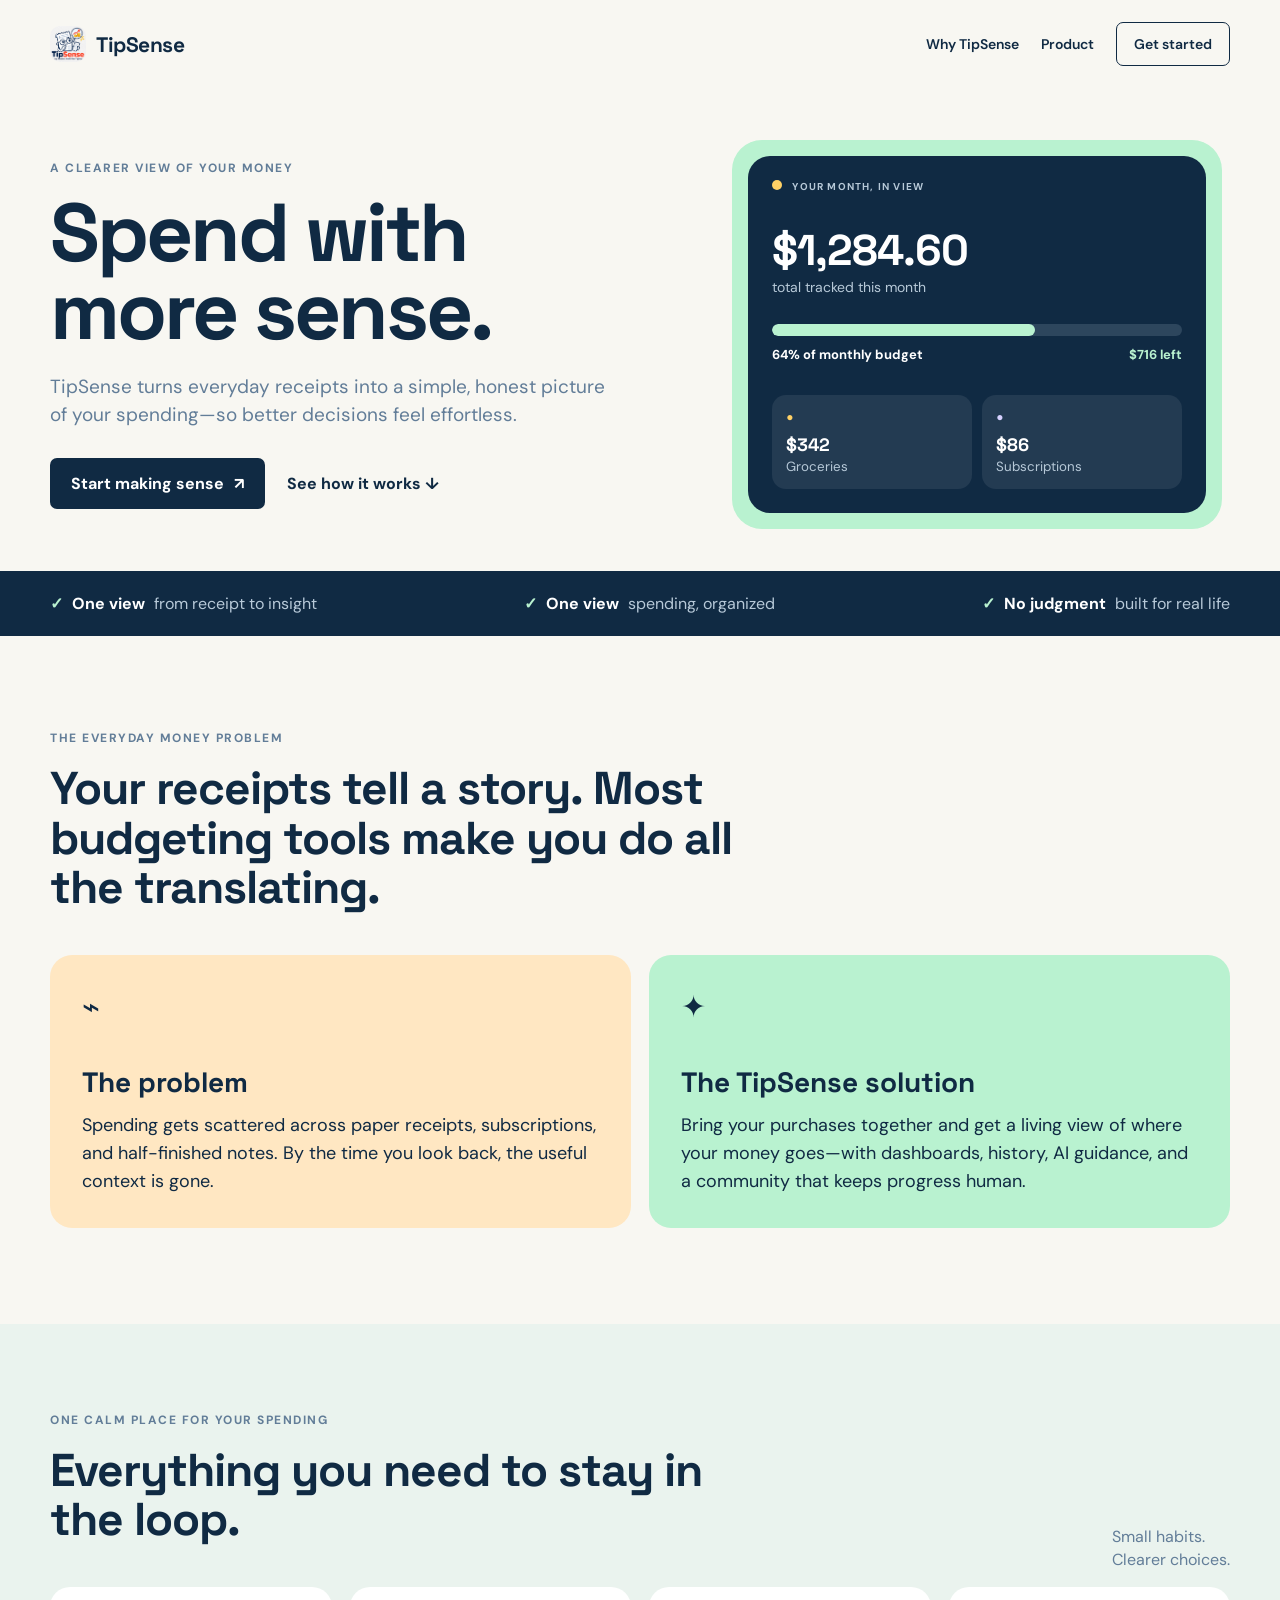
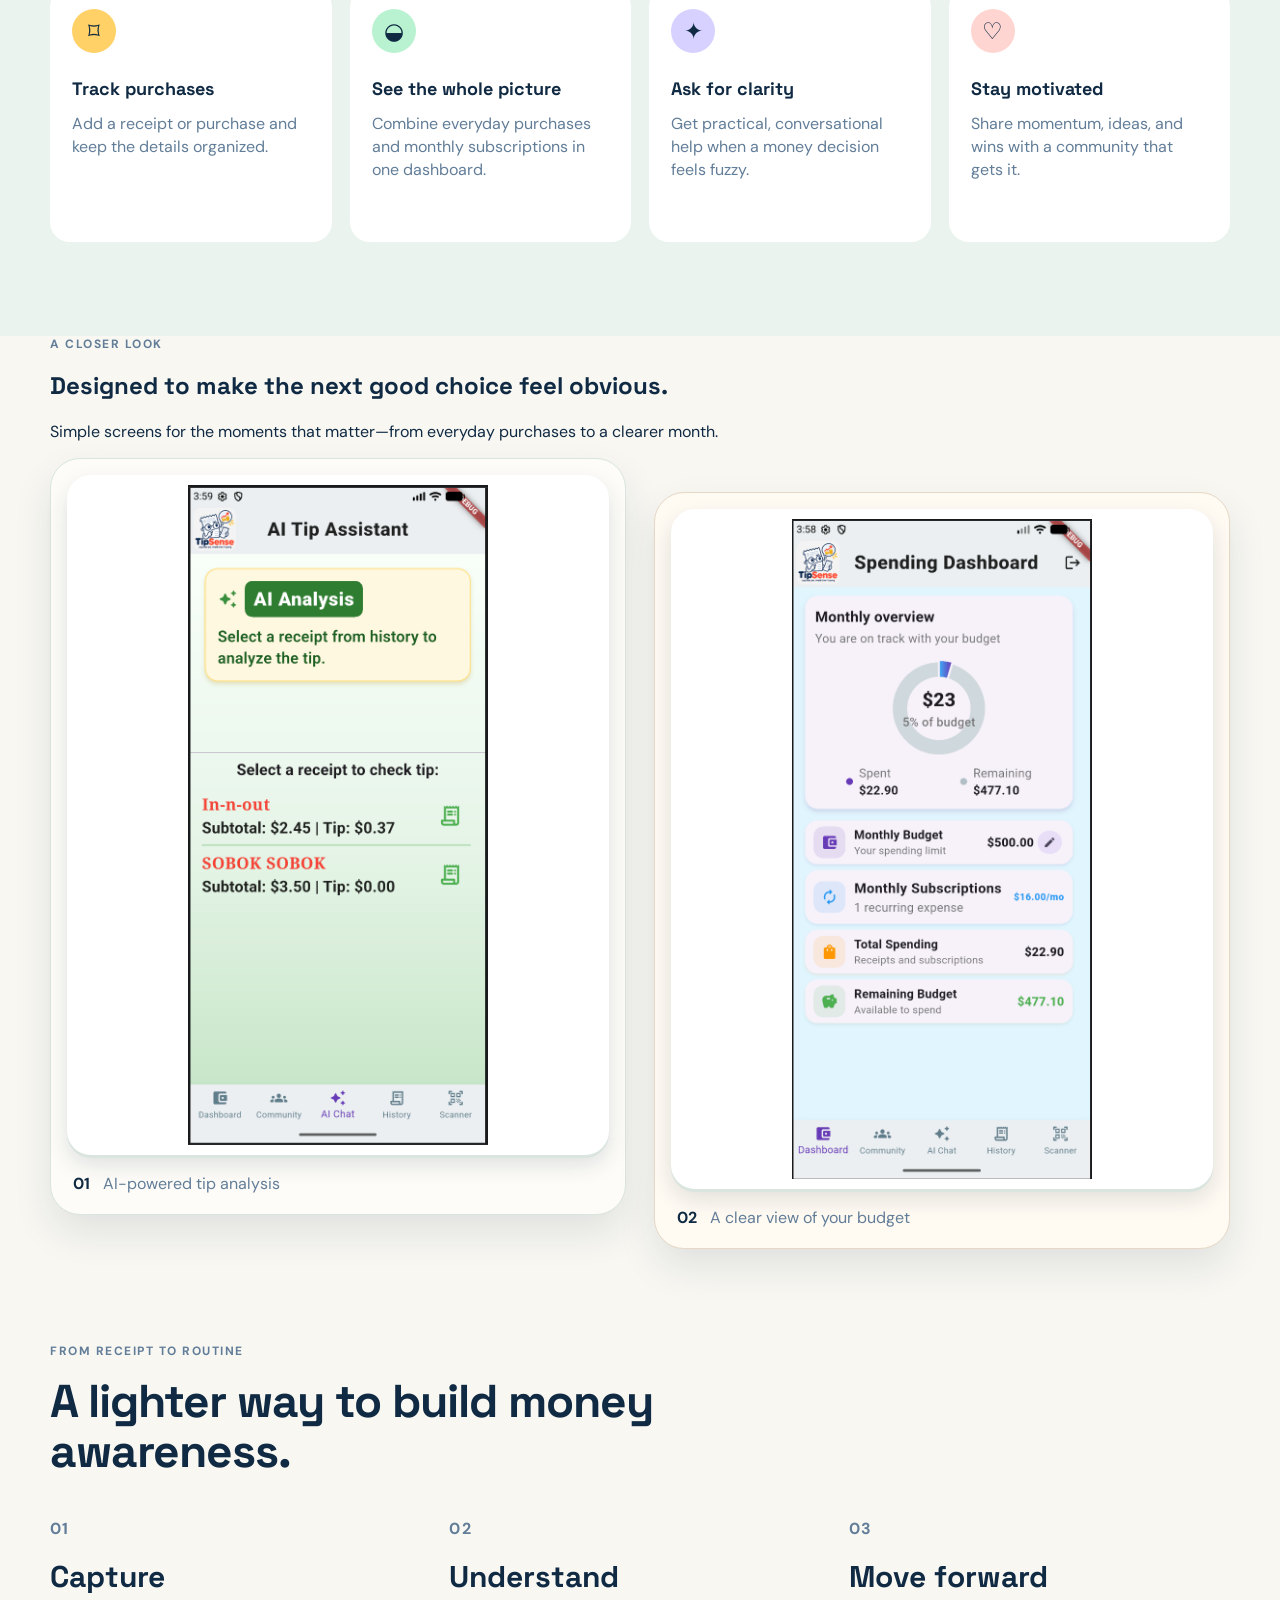
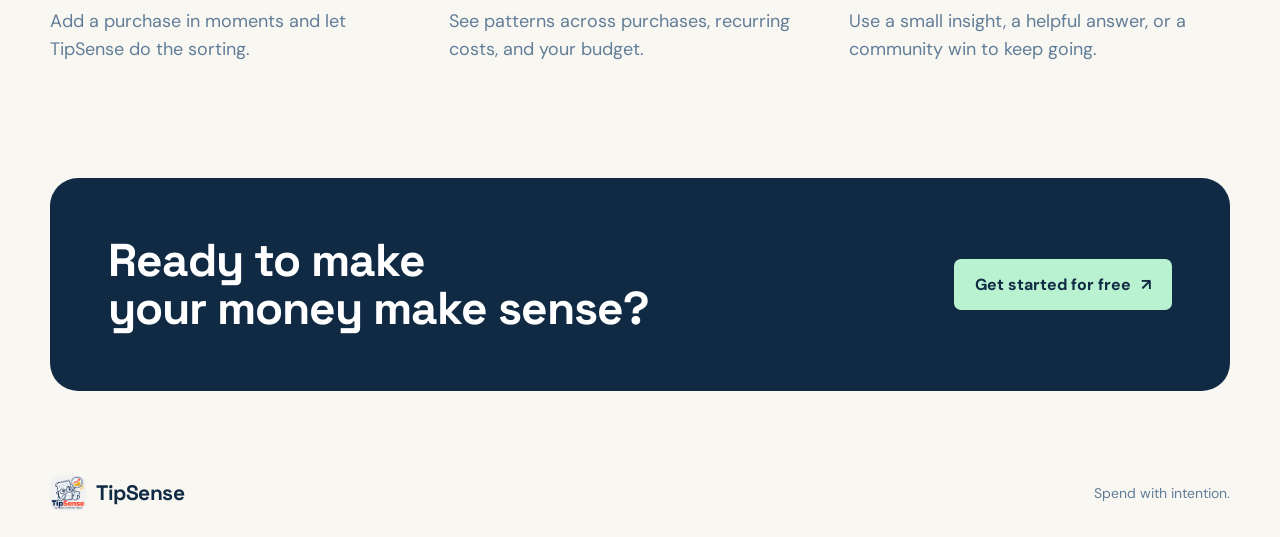
==== website/index.html @ 4a233466 "Initial commit" ====
<!doctype html>
<html lang="en">
  <head>
    <meta charset="UTF-8" />
    <meta name="viewport" content="width=device-width, initial-scale=1.0" />
    <meta name="description" content="TipSense turns everyday receipts into a clearer picture of your spending." />
    <title>TipSense — Spend with more sense</title>
    <link rel="stylesheet" href="styles.css" />
    <link rel="stylesheet" href="screenshots.css" />
  </head>
  <body>
    <header class="site-header">
      <a class="brand" href="#top" aria-label="TipSense home">
        <img src="../assets/images/tipsense_logo.png" alt="" />
        <span>TipSense</span>
      </a>
      <button class="menu-toggle" aria-label="Open menu" aria-expanded="false">Menu</button>
      <nav class="nav-links" aria-label="Main navigation">
        <a href="#why">Why TipSense</a>
        <a href="#product">Product</a>
        <a class="button button-outline" href="#start">Get started</a>
      </nav>
    </header>

    <main id="top">
      <section class="hero shell">
        <div class="hero-copy">
          <p class="eyebrow">A clearer view of your money</p>
          <h1>Spend with<br />more sense.</h1>
          <p class="lede">TipSense turns everyday receipts into a simple, honest picture of your spending—so better decisions feel effortless.</p>
          <div class="hero-actions">
            <a class="button button-dark" href="#start">Start making sense <span>↗</span></a>
            <a class="text-link" href="#why">See how it works <span>↓</span></a>
          </div>
        </div>
        <div class="hero-card-wrap" aria-label="TipSense dashboard preview">
          <div class="hero-card">
            <div class="card-kicker"><span></span> YOUR MONTH, IN VIEW</div>
            <div class="balance">$1,284.60</div>
            <div class="muted">total tracked this month</div>
            <div class="progress"><i></i></div>
            <div class="progress-labels"><strong>64% of monthly budget</strong><strong>$716 left</strong></div>
            <div class="metric-row">
              <div class="metric"><b>●</b><strong>$342</strong><small>Groceries</small></div>
              <div class="metric"><b>●</b><strong>$86</strong><small>Subscriptions</small></div>
            </div>
          </div>
        </div>
      </section>

      <section class="proof-strip">
        <div class="shell proof-grid">
          <span><b>✓</b><strong>One view</strong> from receipt to insight</span>
          <span><b>✓</b><strong>One view</strong> spending, organized</span>
          <span><b>✓</b><strong>No judgment</strong> built for real life</span>
        </div>
      </section>

      <section class="section shell" id="why">
        <p class="eyebrow">The everyday money problem</p>
        <h2>Your receipts tell a story. Most budgeting tools make you do all the translating.</h2>
        <div class="story-grid">
          <article class="story-card problem">
            <div class="icon">⌁</div>
            <h3>The problem</h3>
            <p>Spending gets scattered across paper receipts, subscriptions, and half-finished notes. By the time you look back, the useful context is gone.</p>
          </article>
          <article class="story-card solution">
            <div class="icon">✦</div>
            <h3>The TipSense solution</h3>
            <p>Bring your purchases together and get a living view of where your money goes—with dashboards, history, AI guidance, and a community that keeps progress human.</p>
          </article>
        </div>
      </section>

      <section class="feature-section" id="product">
        <div class="shell">
          <p class="eyebrow">One calm place for your spending</p>
          <div class="section-heading"><h2>Everything you need to stay in the loop.</h2><p>Small habits.<br />Clearer choices.</p></div>
          <div class="feature-grid">
            <article class="feature-card"><span class="feature-icon yellow">⌑</span><h3>Track purchases</h3><p>Add a receipt or purchase and keep the details organized.</p></article>
            <article class="feature-card"><span class="feature-icon mint">◒</span><h3>See the whole picture</h3><p>Combine everyday purchases and monthly subscriptions in one dashboard.</p></article>
            <article class="feature-card"><span class="feature-icon lavender">✦</span><h3>Ask for clarity</h3><p>Get practical, conversational help when a money decision feels fuzzy.</p></article>
            <article class="feature-card"><span class="feature-icon coral">♡</span><h3>Stay motivated</h3><p>Share momentum, ideas, and wins with a community that gets it.</p></article>
          </div>
        </div>
      </section>

      <section class="app-gallery shell">
        <div class="gallery-heading">
          <div>
            <p class="eyebrow">A closer look</p>
            <h2>Designed to make the next good choice feel obvious.</h2>
          </div>
          <p>Simple screens for the moments that matter—from everyday purchases to a clearer month.</p>
        </div>
        <div class="app-screenshot-grid">
          <figure class="app-screenshot">
            <img src="assets/ai-tip-assistant.png" alt="TipSense AI Tip Assistant screen" />
            <figcaption><b>01</b> AI-powered tip analysis</figcaption>
          </figure>
          <figure class="app-screenshot">
            <img src="assets/spending-dashboard.png" alt="TipSense Spending Dashboard screen" />
            <figcaption><b>02</b> A clear view of your budget</figcaption>
          </figure>
        </div>
      </section>

      <section class="section shell steps-section">
        <p class="eyebrow">From receipt to routine</p>
        <h2>A lighter way to build money awareness.</h2>
        <div class="steps-grid">
          <div class="step"><span>01</span><h3>Capture</h3><p>Add a purchase in moments and let TipSense do the sorting.</p></div>
          <div class="step"><span>02</span><h3>Understand</h3><p>See patterns across purchases, recurring costs, and your budget.</p></div>
          <div class="step"><span>03</span><h3>Move forward</h3><p>Use a small insight, a helpful answer, or a community win to keep going.</p></div>
        </div>
      </section>

      <section class="cta shell" id="start">
        <div><h2>Ready to make<br />your money make sense?</h2></div>
        <a class="button button-mint" href="mailto:hello@tipsense.app">Get started for free <span>↗</span></a>
      </section>
    </main>

    <footer class="site-footer shell"><a class="brand" href="#top"><img src="../assets/images/tipsense_logo.png" alt="" /><span>TipSense</span></a><span>Spend with intention.</span></footer>
    <script src="script.js"></script>
  </body>
</html>
---- website/styles.css ----
@import url('https://fonts.googleapis.com/css2?family=DM+Sans:wght@400;500;600;700&family=Space+Grotesk:wght@500;600;700&display=swap');

:root { --ink:#102a43; --muted:#627d98; --paper:#f8f7f2; --mint:#b9f2d0; --yellow:#ffd166; }
* { box-sizing:border-box; }
html { scroll-behavior:smooth; }
body { margin:0; background:var(--paper); color:var(--ink); font-family:'DM Sans',sans-serif; }
.shell { width:min(1180px, calc(100% - 48px)); margin:0 auto; }
.site-header { width:min(1180px, calc(100% - 48px)); margin:0 auto; padding:22px 0 12px; display:flex; align-items:center; justify-content:space-between; }
.brand { display:inline-flex; align-items:center; gap:10px; color:var(--ink); text-decoration:none; font:700 21px 'Space Grotesk',sans-serif; letter-spacing:-.5px; }
.brand img { width:36px; height:36px; border-radius:10px; object-fit:cover; }
.nav-links { display:flex; align-items:center; gap:22px; }
.nav-links a { color:var(--ink); text-decoration:none; font-weight:600; font-size:14px; }
.button { display:inline-flex; align-items:center; gap:10px; border-radius:7px; padding:15px 21px; text-decoration:none; font-weight:700; transition:transform .2s, box-shadow .2s; }
.button:hover { transform:translateY(-2px); box-shadow:0 10px 24px #102a4322; }
.button-dark { background:var(--ink); color:white; }
.button-outline { border:1px solid var(--ink); padding:12px 17px; }
.button-mint { background:var(--mint); color:var(--ink); }
.menu-toggle { display:none; border:0; background:transparent; color:var(--ink); font-weight:700; }
.hero { padding:62px 0 42px; display:grid; grid-template-columns:1.1fr .9fr; gap:74px; align-items:center; }
.eyebrow { margin:0 0 18px; color:var(--muted); font-size:12px; font-weight:700; letter-spacing:1.5px; text-transform:uppercase; }
h1,h2,h3,p { margin-top:0; }
h1,h2,h3 { font-family:'Space Grotesk',sans-serif; }
h1 { margin-bottom:22px; font-size:clamp(54px, 7vw, 82px); line-height:.96; letter-spacing:-3px; }
.lede { max-width:560px; color:var(--muted); font-size:19px; line-height:1.45; }
.hero-actions { margin-top:30px; display:flex; align-items:center; gap:18px; flex-wrap:wrap; }
.text-link { color:var(--ink); text-decoration:none; font-weight:700; padding:14px 4px; }
.hero-card-wrap { max-width:490px; padding:16px; background:var(--mint); border-radius:30px; }
.hero-card { padding:24px; border-radius:22px; background:var(--ink); color:white; }
.card-kicker { color:#b7c9d8; font-size:10px; font-weight:700; letter-spacing:1.2px; }
.card-kicker span { display:inline-block; width:10px; height:10px; margin-right:7px; border-radius:50%; background:var(--yellow); }
.balance { margin-top:30px; font:700 43px 'Space Grotesk',sans-serif; letter-spacing:-1px; }
.muted { color:#b7c9d8; font-size:14px; }
.progress { height:12px; margin-top:28px; border-radius:12px; background:#2d465d; overflow:hidden; }
.progress i { display:block; width:64%; height:100%; background:var(--mint); border-radius:inherit; }
.progress-labels { display:flex; justify-content:space-between; margin-top:10px; font-size:13px; }
.progress-labels strong:last-child { color:var(--mint); }
.metric-row { display:flex; gap:10px; margin-top:32px; }
.metric { flex:1; padding:14px; border-radius:14px; background:#ffffff14; }
.metric b { display:block; color:var(--yellow); font-size:12px; margin-bottom:8px; }.metric:last-child b { color:#d6d1ff; }
.metric strong,.metric small { display:block; }.metric strong { font:700 18px 'Space Grotesk',sans-serif; }.metric small { color:#b7c9d8; margin-top:2px; }
.proof-strip { padding:22px 0; background:var(--ink); color:white; }.proof-grid { display:flex; justify-content:space-between; gap:24px; flex-wrap:wrap; }.proof-grid span { color:#b7c9d8; }.proof-grid b { color:var(--mint); margin-right:9px; }.proof-grid strong { color:white; margin-right:5px; }
.section { padding:94px 0 96px; }.section h2,.section-heading h2 { max-width:700px; margin-bottom:42px; font-size:clamp(34px,4vw,46px); line-height:1.08; letter-spacing:-1px; }
.story-grid,.feature-grid,.steps-grid { display:grid; gap:18px; }.story-grid { grid-template-columns:1fr 1fr; }.story-card { padding:32px; border-radius:22px; }.problem { background:#ffe7c2; }.solution { background:var(--mint); }.icon { font-size:30px; }.story-card h3,.feature-card h3,.step h3 { margin:38px 0 12px; font-size:28px; }.story-card p { max-width:560px; margin-bottom:0; font-size:18px; line-height:1.55; }
.feature-section { padding:88px 0 94px; background:#eaf3ee; }.section-heading { display:flex; align-items:flex-end; justify-content:space-between; gap:30px; }.section-heading h2 { margin-bottom:42px; }.section-heading p { color:var(--muted); line-height:1.4; }.feature-grid { grid-template-columns:repeat(4,1fr); }.feature-card { min-height:255px; padding:22px; border-radius:20px; background:white; }.feature-icon { display:grid; place-items:center; width:44px; height:44px; border-radius:50%; font-size:23px; }.yellow { background:var(--yellow); }.mint { background:var(--mint); }.lavender { background:#d6d1ff; }.coral { background:#ffd5d1; }.feature-card h3 { margin-top:24px; font-size:18px; }.feature-card p,.step p { color:var(--muted); line-height:1.45; }
.steps-grid { grid-template-columns:repeat(3,1fr); }.step { padding-right:28px; }.step > span { color:var(--muted); font-size:16px; font-weight:700; letter-spacing:1.2px; }.step h3 { margin-top:18px; font-size:30px; }.step p { font-size:18px; line-height:1.55; }.cta { display:flex; align-items:center; justify-content:space-between; gap:28px; margin-bottom:84px; padding:58px; border-radius:28px; background:var(--ink); color:white; }.cta h2 { margin:0; font-size:clamp(34px,4vw,46px); line-height:1.05; letter-spacing:-1px; }.site-footer { display:flex; align-items:center; justify-content:space-between; padding-bottom:26px; color:var(--muted); font-size:14px; }
@media (max-width: 860px) { .hero { grid-template-columns:1fr; gap:42px; }.hero-card-wrap { width:100%; }.feature-grid { grid-template-columns:repeat(2,1fr); }.feature-card { min-height:220px; } }
@media (max-width: 620px) { .shell,.site-header { width:min(100% - 32px, 1180px); }.nav-links { display:none; position:absolute; z-index:2; top:72px; right:16px; left:16px; padding:18px; flex-direction:column; align-items:stretch; border-radius:12px; background:white; box-shadow:0 15px 40px #102a4322; }.nav-links.open { display:flex; }.menu-toggle { display:block; }.hero { padding-top:38px; }.hero-actions { align-items:stretch; flex-direction:column; }.hero-actions .button,.hero-actions .text-link { justify-content:center; }.proof-grid { display:grid; grid-template-columns:1fr; gap:12px; }.section { padding:70px 0; }.story-grid,.feature-grid,.steps-grid { grid-template-columns:1fr; }.feature-card { min-height:auto; }.section-heading { display:block; }.section-heading h2 { margin-bottom:16px; }.cta { align-items:flex-start; flex-direction:column; margin-bottom:60px; padding:32px 26px; }.site-footer { gap:20px; align-items:flex-start; flex-direction:column; padding-bottom:20px; } }
---- website/screenshots.css ----
.app-screenshot-grid { display:grid; grid-template-columns:repeat(2, minmax(0, 1fr)); gap:28px; align-items:start; }
.app-screenshot { margin:0; padding:16px 16px 20px; border:1px solid #d9e5de; border-radius:30px; background:#fdfcf8; box-shadow:0 18px 38px #102a431a; }
.app-screenshot:nth-child(2) { margin-top:34px; border-color:#e6d8c5; background:#fffaf2; }
.app-screenshot img { display:block; width:100%; max-height:680px; object-fit:contain; object-position:top; border:10px solid #ffffff; border-radius:24px; box-shadow:0 3px 0 #d9e5de, 0 10px 22px #102a4320; background:#ffffff; }
.app-screenshot figcaption { padding:18px 6px 0; color:var(--muted); font-size:16px; }.app-screenshot figcaption b { margin-right:9px; color:var(--ink); }
@media (max-width:620px) { .app-screenshot-grid { grid-template-columns:1fr; gap:22px; }.app-screenshot:nth-child(2) { margin-top:0; } }
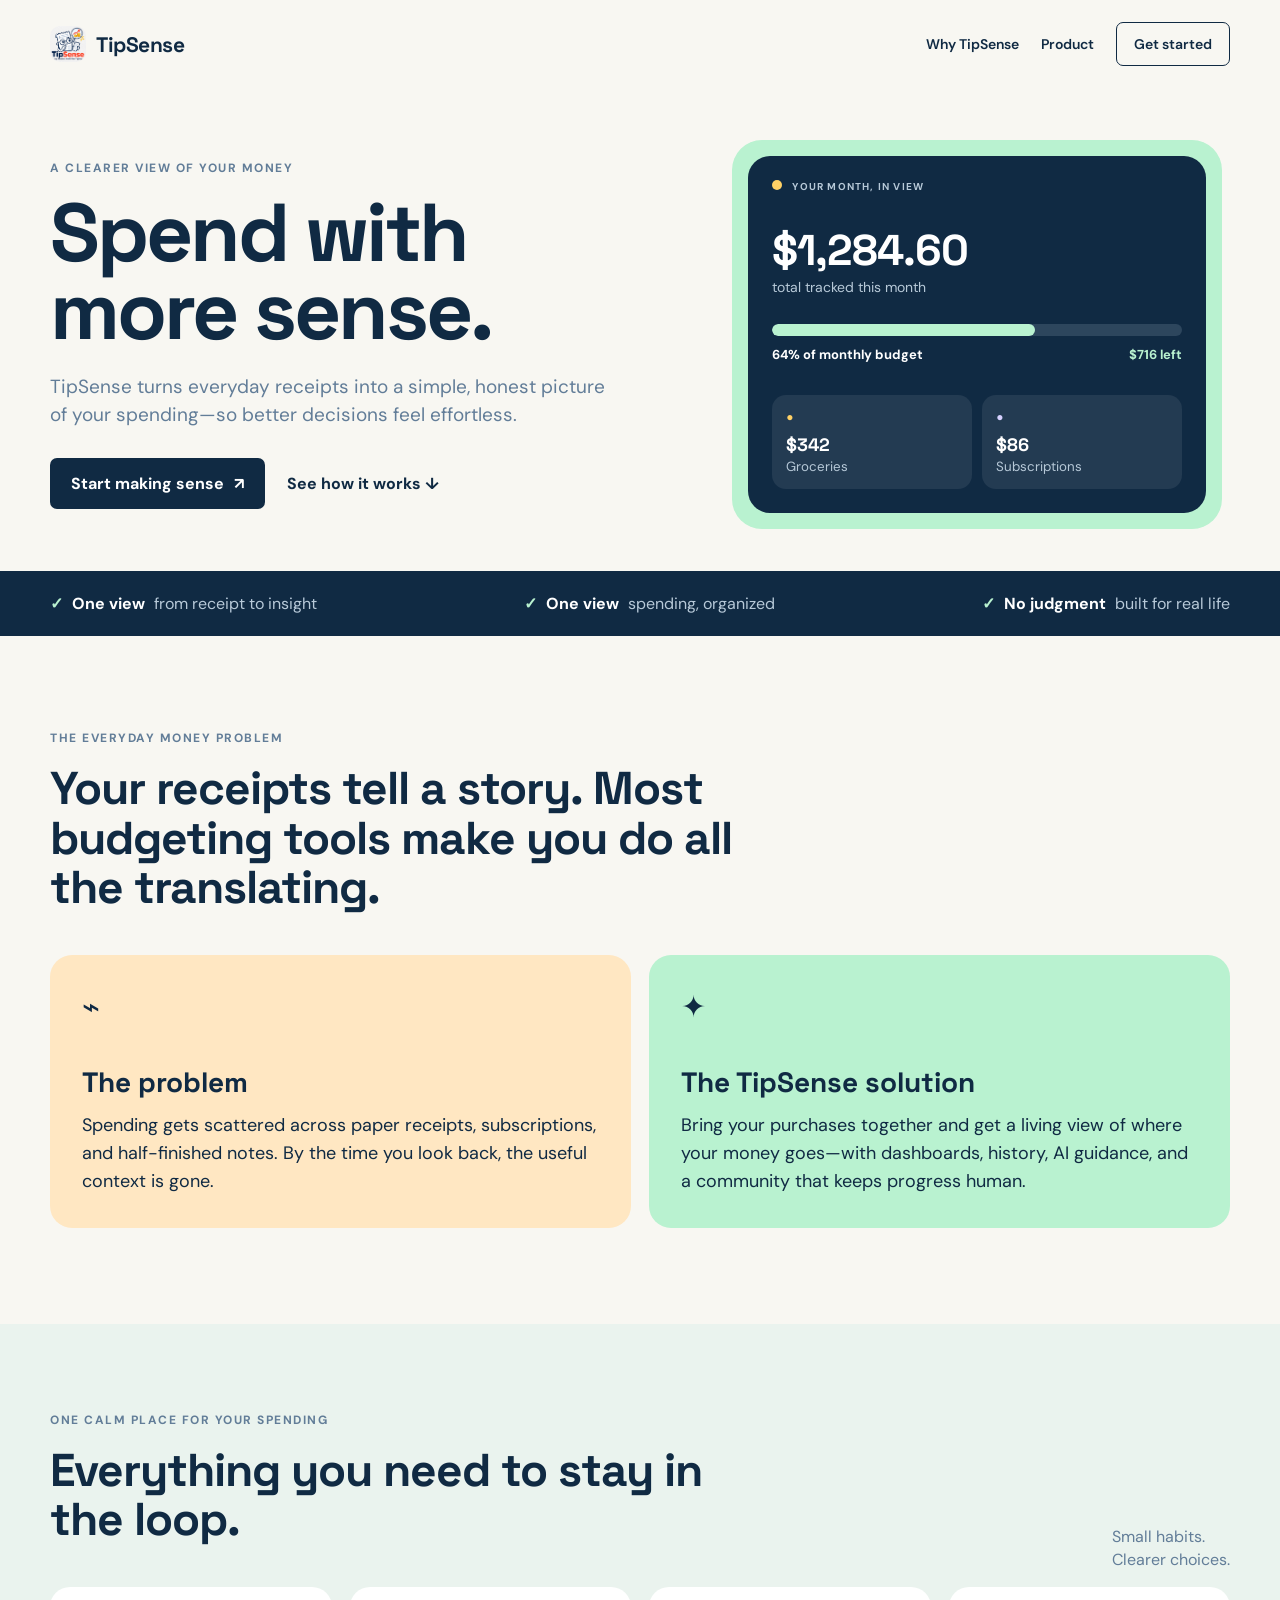
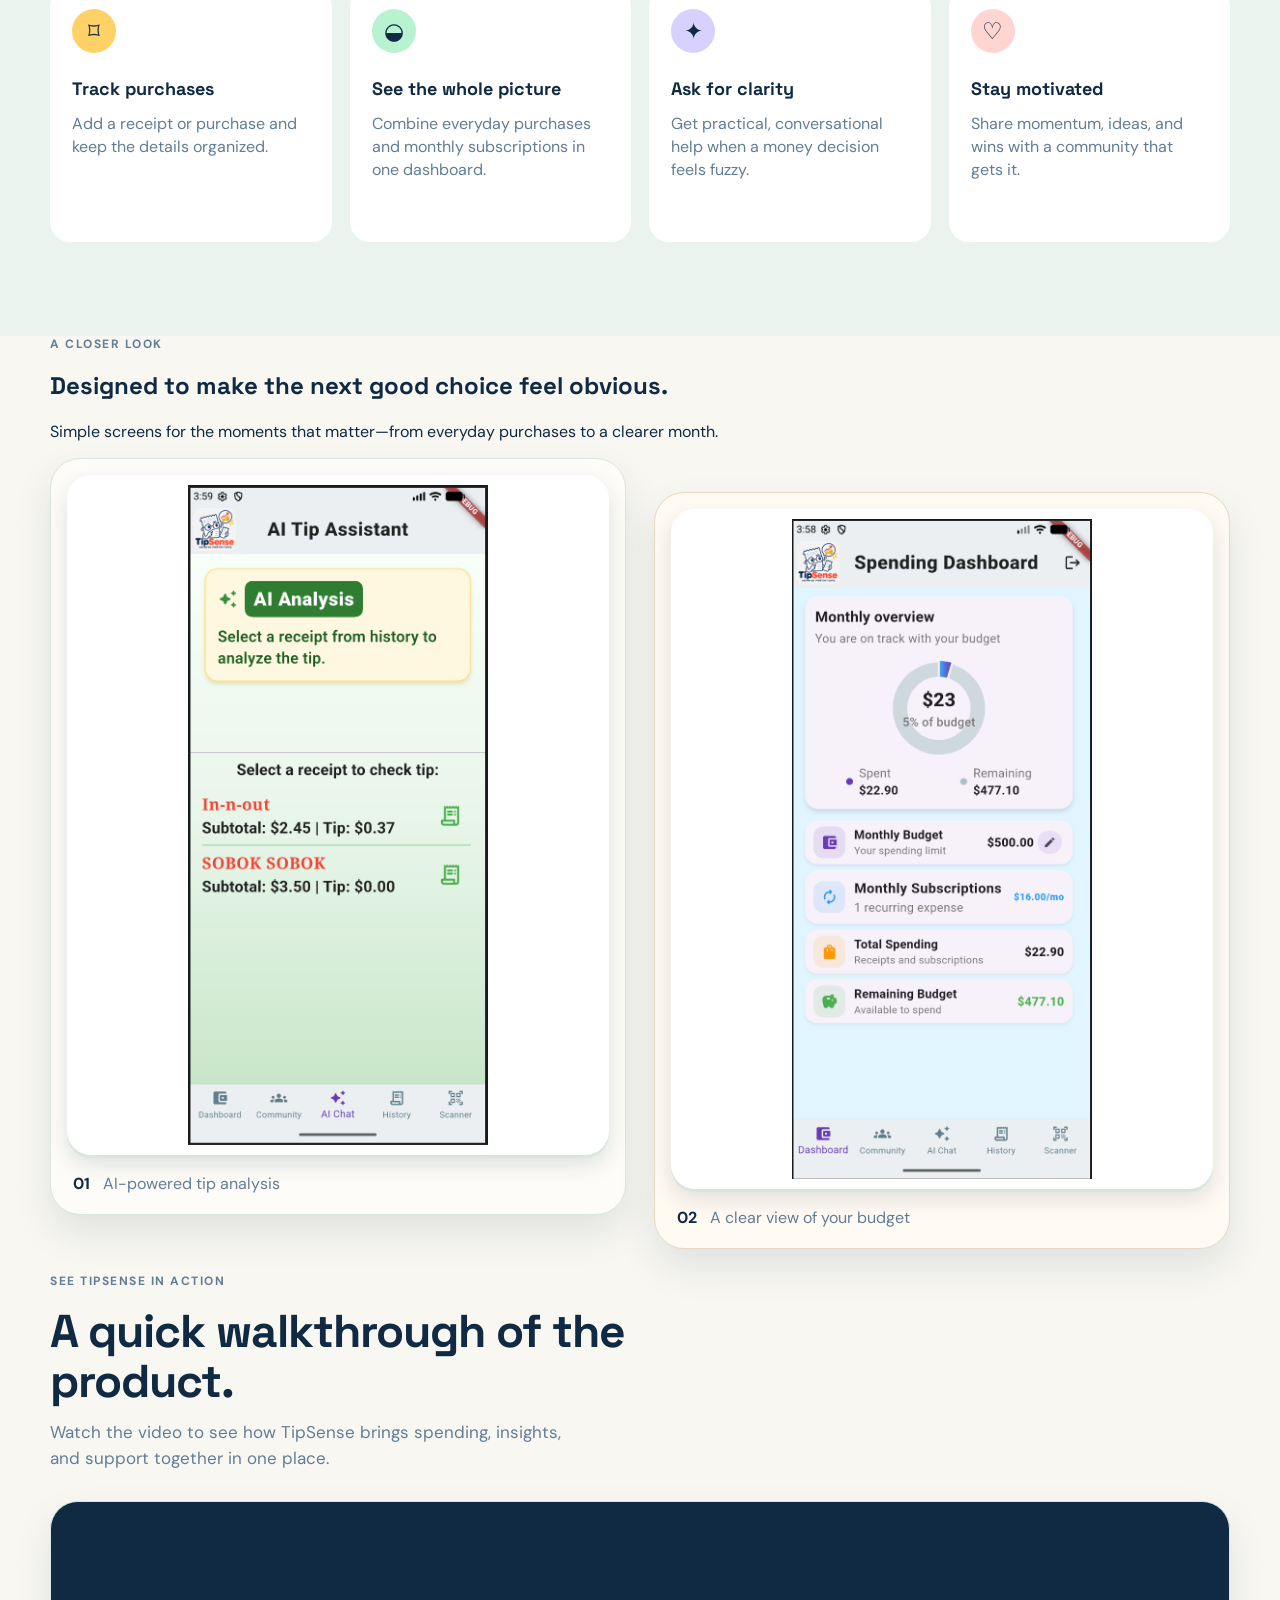
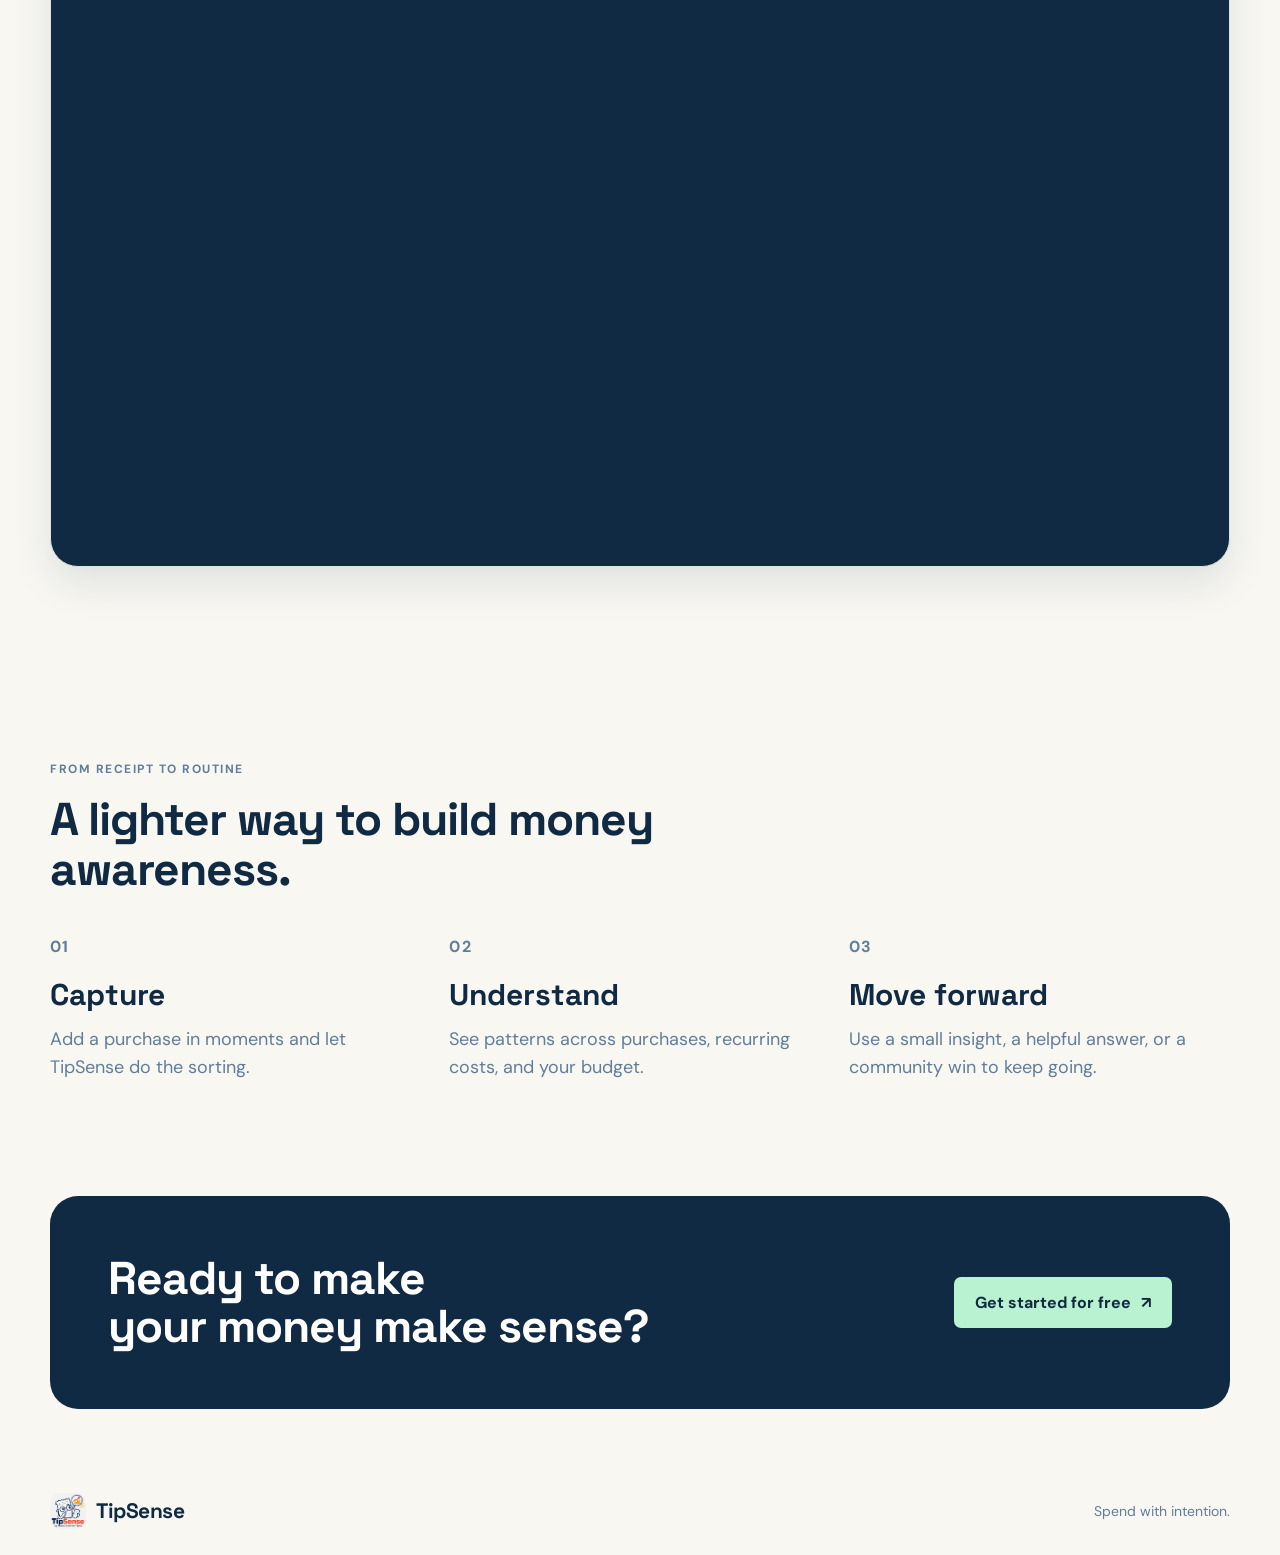
==== commit feb2cc1c: "Add standalone TipSense website updates" ====
--- a/website/index.html
+++ b/website/index.html
@@ -106,6 +106,22 @@
         </div>
       </section>
 
+      <section class="loom-section shell" id="demo">
+        <div class="loom-heading">
+          <p class="eyebrow">See TipSense in action</p>
+          <h2>A quick walkthrough of the product.</h2>
+          <p>Watch the video to see how TipSense brings spending, insights, and support together in one place.</p>
+        </div>
+        <div class="loom-frame">
+          <iframe
+            src="https://www.loom.com/embed/1fa39406743740079c52ab749985d4f7"
+            title="TipSense product walkthrough"
+            allow="autoplay; fullscreen; picture-in-picture"
+            allowfullscreen>
+          </iframe>
+        </div>
+      </section>
+
       <section class="section shell steps-section">
         <p class="eyebrow">From receipt to routine</p>
         <h2>A lighter way to build money awareness.</h2>
--- a/website/screenshots.css
+++ b/website/screenshots.css
@@ -4,3 +4,11 @@
 .app-screenshot img { display:block; width:100%; max-height:680px; object-fit:contain; object-position:top; border:10px solid #ffffff; border-radius:24px; box-shadow:0 3px 0 #d9e5de, 0 10px 22px #102a4320; background:#ffffff; }
 .app-screenshot figcaption { padding:18px 6px 0; color:var(--muted); font-size:16px; }.app-screenshot figcaption b { margin-right:9px; color:var(--ink); }
 @media (max-width:620px) { .app-screenshot-grid { grid-template-columns:1fr; gap:22px; }.app-screenshot:nth-child(2) { margin-top:0; } }
+
+.loom-section { padding:24px 0 100px; }
+.loom-heading { max-width:660px; margin-bottom:30px; }
+.loom-heading h2 { margin:0 0 14px; font-size:clamp(34px,4vw,46px); line-height:1.08; letter-spacing:-1px; }
+.loom-heading > p:last-child { max-width:520px; margin:0; color:var(--muted); font-size:17px; line-height:1.5; }
+.loom-frame { position:relative; width:100%; overflow:hidden; padding-top:56.25%; border:1px solid #d9e5de; border-radius:28px; background:#102a43; box-shadow:0 18px 38px #102a431a; }
+.loom-frame iframe { position:absolute; inset:0; width:100%; height:100%; border:0; }
+@media (max-width:620px) { .loom-section { padding:0 0 70px; }.loom-frame { border-radius:20px; } }
